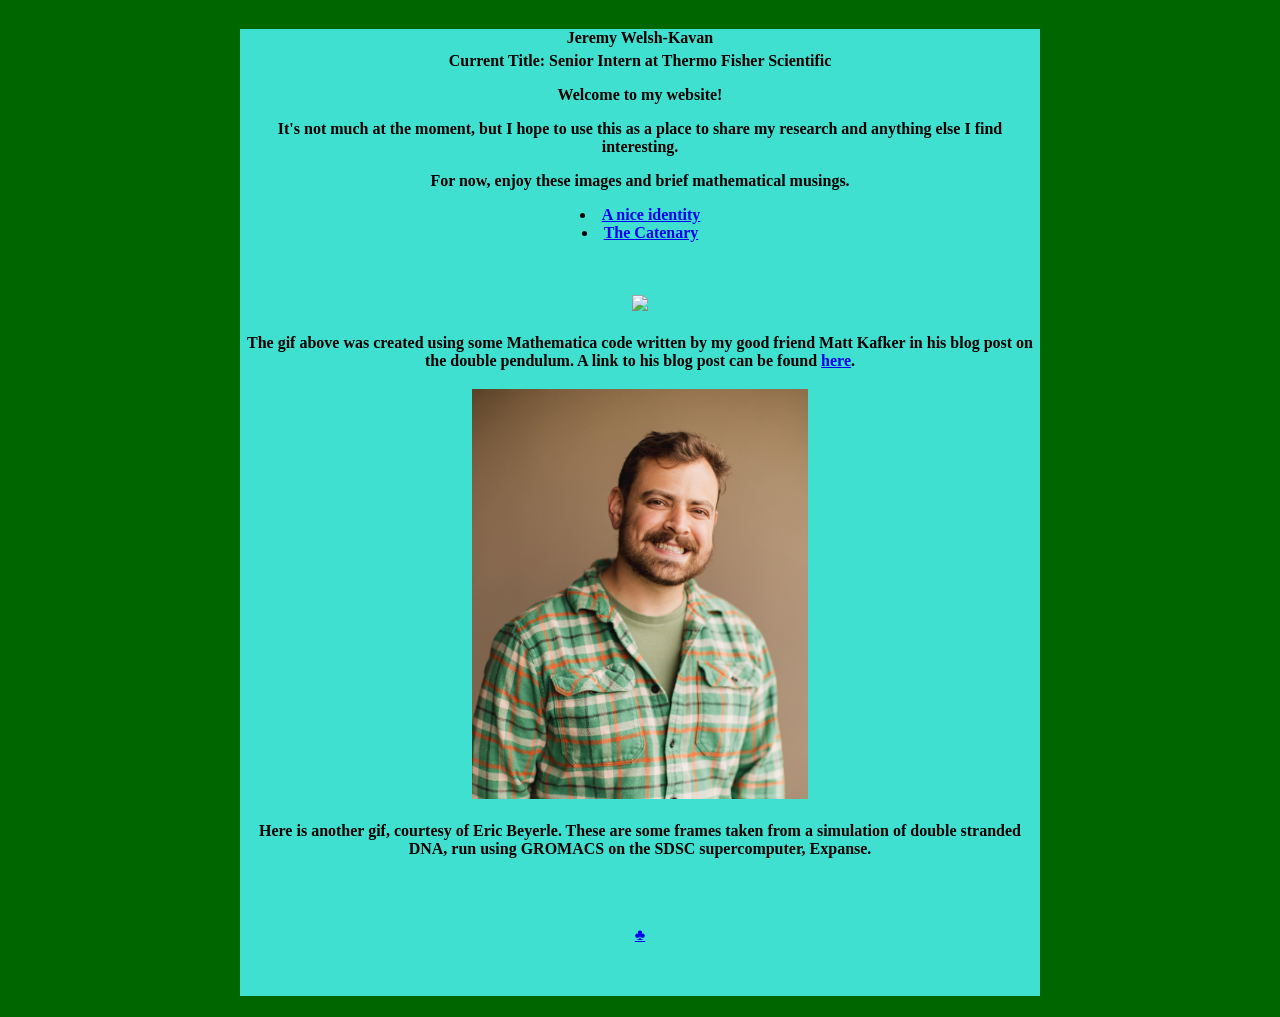
==== index.html @ 93c66a73 "file transfer from jeremywelshkavan.com" ====
<!DOCTYPE html>
<html lang="en">

<link rel="shortcut icon" type="image/jpg" href="./hopf.jpg"/>

<meta property="og:image" content="./hopf.jpg">
<meta property="og:image:type" content="image/jpg">
<meta property="og:image:width" content="100">
<meta property="og:image:height" content="100">



<center>



<head>

<style>
div {
  max-width: 800px;
  min-width: 100px;
  background-color: #40E0D0;
}
</style>


<meta http-equiv="Content-Type"
content="text/html; charset=iso-8859-1">
<title>Jeremy Welsh-Kavan</title>
</head>


<!--body background="blue.png" bgcolor="#FFFFFF" text="#1C2A65"
link="#093DFD" vlink="#7F7F7F" alink="#66D1F9"-->

<!--Header-->
<head>
    <link rel="stylesheet" href="style2.css">
</head>
   
<body>

<body style="background-color:#006600;">
            

                   
                    
<!--Body-->   
<div style="overflow: auto;width: 100%;">

		</div>	
	
		<div id="main">		

   <h4>

   <div class="container">
        <div class="header">
        <ht class="header-heading">Jeremy Welsh-Kavan
            </ht>
            <div style="height:5em;font-size:1px;">&nbsp;</div>
            <hs>Current Title: Senior Intern at Thermo Fisher Scientific</hs>
    </div>
<p>Welcome to my website!</p>
<p>It's not much at the moment, but I hope to use this as a place to share my research and anything else I find interesting.</p>
<p>For now, enjoy these images and brief mathematical musings. </p>
<!--Navigation Bar-->
<div class="nav-bar">
                                <!--ul class="nav"-->
                                      <!-- <li><a href="index.html">Home</a></li>-->
                                       	<li><a href="sumofcubes.pdf">A nice identity</a></li>
                                        <li><a href="sumofcubes.pdf">The Catenary</a></li>

<p>
<br>
</p>

<table border="0">
    <tr>
        <td><img src="./qho_3d.gif" width="336" ></td>

    </tr>
</table>

<p>The gif above was created using some Mathematica code written by my good friend Matt Kafker in his blog post on the double pendulum. A link to his blog post can be found <a href="https://www.matthewkafker.com/science/chaos-of-the-double-pendulum">here</a>.</p>

<table border="0">
    <tr>
        <td><img src="./ID-Badge-Photo.png" width="336" ></td>

    </tr>
</table>

<p>Here is another gif, courtesy of Eric Beyerle. These are some frames taken from a simulation of double stranded DNA, run using GROMACS on the SDSC supercomputer, Expanse. </p>
<br>
<br>
<p> <a href="./TheDuel.jpg">&clubs;</a></p>
<br>
<br>

</div></h4></h1></h1></div></div></div></div></body>

























<center>

</html>
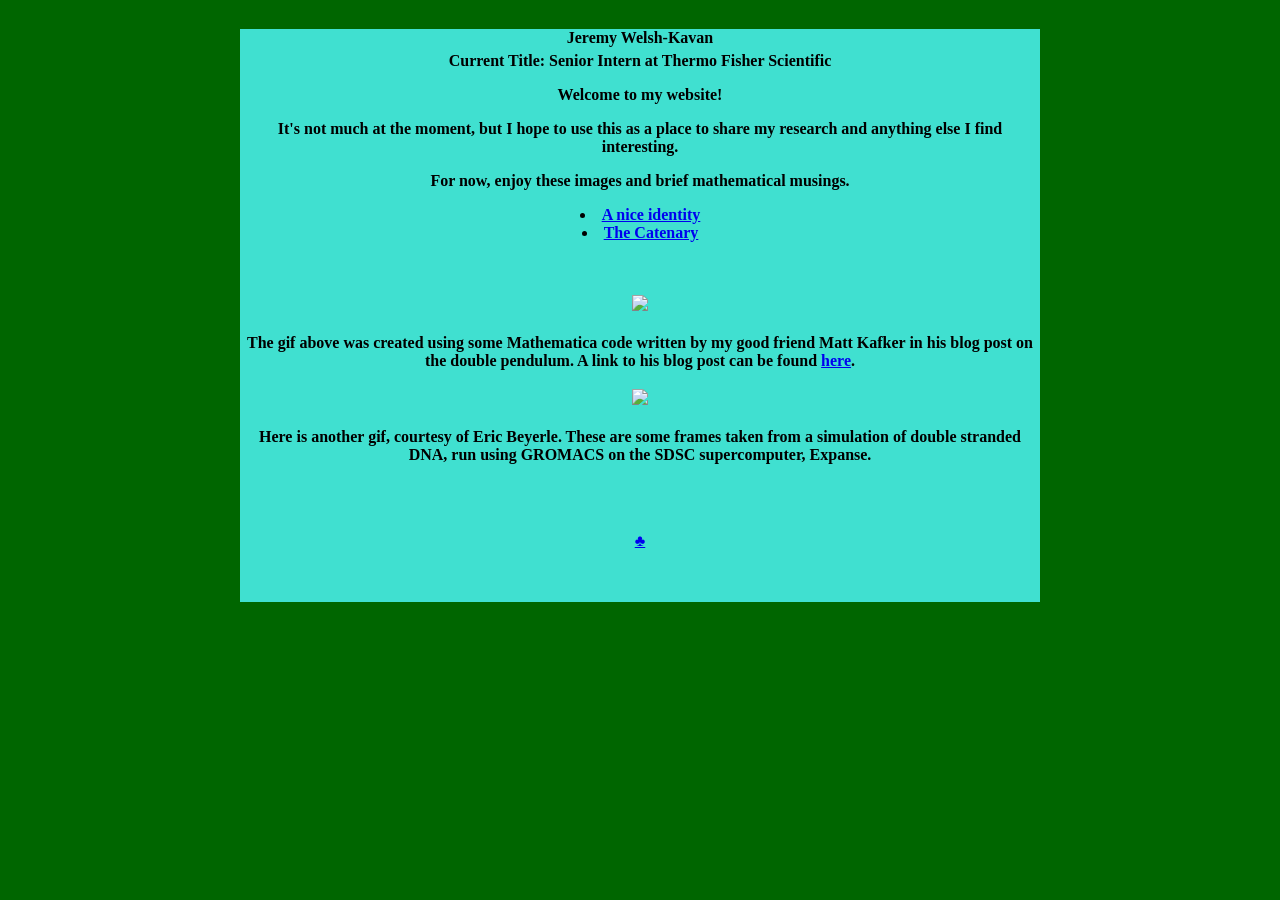
==== commit 3b80e8e4: "none" ====
--- a/index.html
+++ b/index.html
@@ -32,7 +32,7 @@
 </head>
 
 
-<!--body background="blue.png" bgcolor="#FFFFFF" text="#1C2A65"
+<!--body background="hopf.jpg" bgcolor="#FFFFFF" text="#1C2A65"
 link="#093DFD" vlink="#7F7F7F" alink="#66D1F9"-->
 
 <!--Header-->
@@ -88,7 +88,7 @@
 
 <table border="0">
     <tr>
-        <td><img src="./ID-Badge-Photo.png" width="336" ></td>
+        <td><img src="./dsAXA_movie.gif" width="336" ></td>
 
     </tr>
 </table>
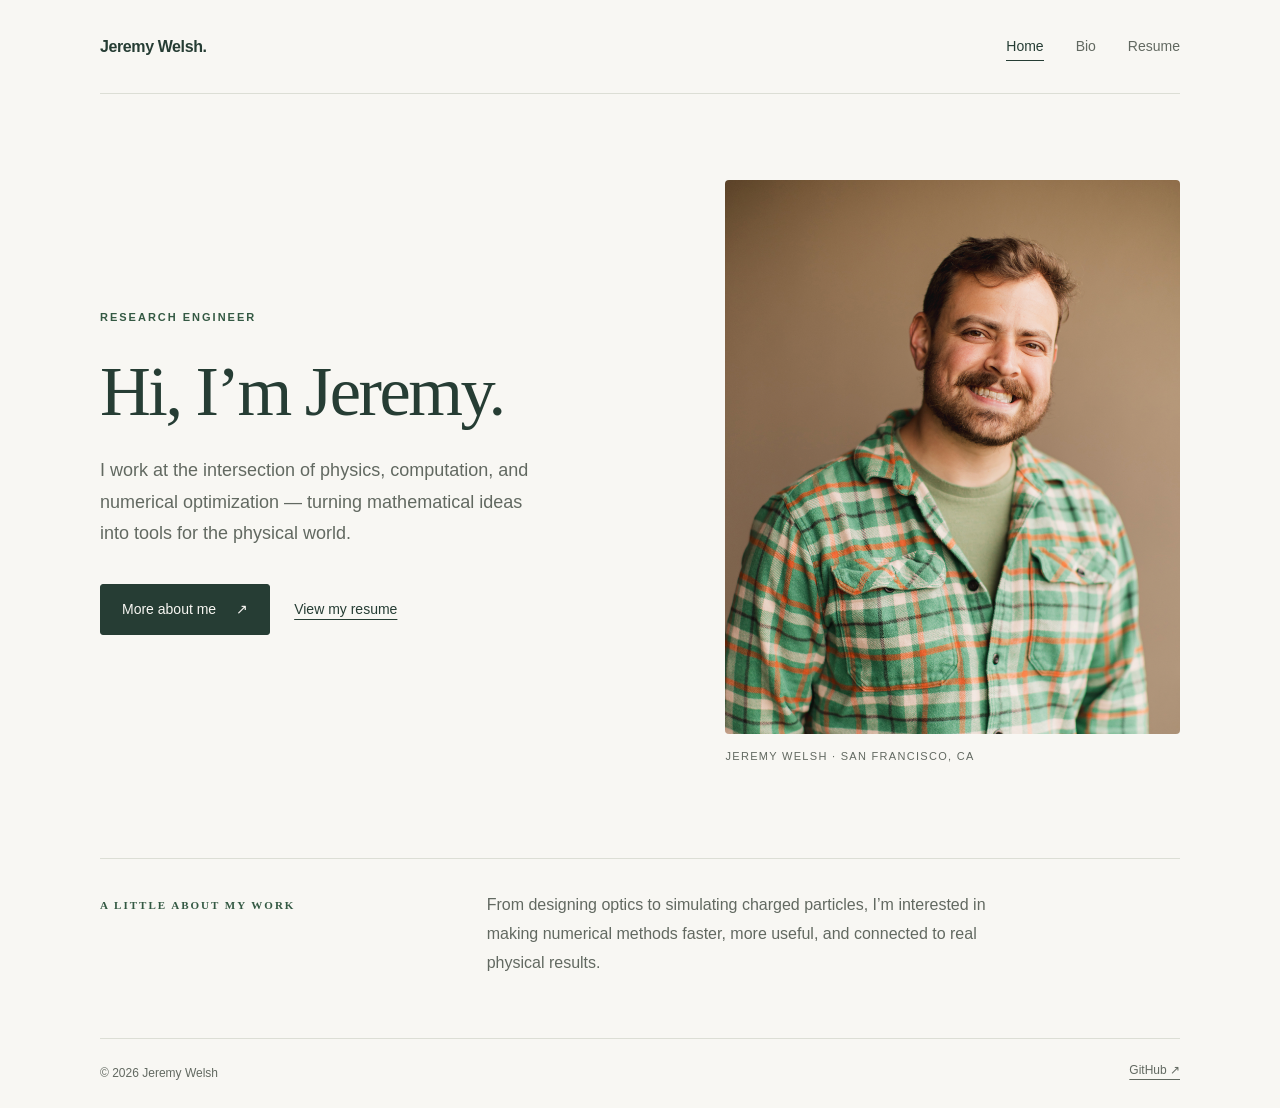
==== commit e1c13c67: "SLOPCODE" ====
--- a/index.html
+++ b/index.html
@@ -1,132 +1,49 @@
+<!doctype html>
+<html lang="en">
+<head>
+  <meta charset="utf-8">
+  <meta name="viewport" content="width=device-width, initial-scale=1">
+  <meta name="description" content="Jeremy Welsh is a research engineer working at the intersection of computational physics, differentiable simulation, and numerical optimization.">
+  <meta name="theme-color" content="#f8f7f3">
+  <title>Jeremy Welsh — Research Engineer</title>
+  <link rel="icon" href="assets/favicon.svg" type="image/svg+xml">
+  <link rel="stylesheet" href="style.css">
+</head>
+<body>
+  <a class="skip-link" href="#main">Skip to content</a>
+  <header class="site-header shell">
+    <a class="wordmark" href="index.html">Jeremy Welsh<span aria-hidden="true">.</span></a>
+    <nav aria-label="Main navigation">
+        <a href="index.html" aria-current="page">Home</a>
+        <a href="bio.html">Bio</a>
+        <a href="resume.html">Resume</a>
+    </nav>
+  </header>
+  <main id="main" class="shell">
 
-<!DOCTYPE html>
-<html lang="en">
-
-<link rel="shortcut icon" type="image/jpg" href="./hopf.jpg"/>
-
-<meta property="og:image" content="./hopf.jpg">
-<meta property="og:image:type" content="image/jpg">
-<meta property="og:image:width" content="100">
-<meta property="og:image:height" content="100">
-
-
-
-<center>
-
-
-
-<head>
-
-<style>
-div {
-  max-width: 800px;
-  min-width: 100px;
-  background-color: #40E0D0;
-}
-</style>
-
-
-<meta http-equiv="Content-Type"
-content="text/html; charset=iso-8859-1">
-<title>Jeremy Welsh-Kavan</title>
-</head>
-
-
-<!--body background="hopf.jpg" bgcolor="#FFFFFF" text="#1C2A65"
-link="#093DFD" vlink="#7F7F7F" alink="#66D1F9"-->
-
-<!--Header-->
-<head>
-    <link rel="stylesheet" href="style2.css">
-</head>
-   
-<body>
-
-<body style="background-color:#006600;">
-            
-
-                   
-                    
-<!--Body-->   
-<div style="overflow: auto;width: 100%;">
-
-		</div>	
-	
-		<div id="main">		
-
-   <h4>
-
-   <div class="container">
-        <div class="header">
-        <ht class="header-heading">Jeremy Welsh-Kavan
-            </ht>
-            <div style="height:5em;font-size:1px;">&nbsp;</div>
-            <hs>Current Title: Senior Intern at Thermo Fisher Scientific</hs>
-    </div>
-<p>Welcome to my website!</p>
-<p>It's not much at the moment, but I hope to use this as a place to share my research and anything else I find interesting.</p>
-<p>For now, enjoy these images and brief mathematical musings. </p>
-<!--Navigation Bar-->
-<div class="nav-bar">
-                                <!--ul class="nav"-->
-                                      <!-- <li><a href="index.html">Home</a></li>-->
-                                       	<li><a href="sumofcubes.pdf">A nice identity</a></li>
-                                        <li><a href="sumofcubes.pdf">The Catenary</a></li>
-
-<p>
-<br>
-</p>
-
-<table border="0">
-    <tr>
-        <td><img src="./qho_3d.gif" width="336" ></td>
-
-    </tr>
-</table>
-
-<p>The gif above was created using some Mathematica code written by my good friend Matt Kafker in his blog post on the double pendulum. A link to his blog post can be found <a href="https://www.matthewkafker.com/science/chaos-of-the-double-pendulum">here</a>.</p>
-
-<table border="0">
-    <tr>
-        <td><img src="./dsAXA_movie.gif" width="336" ></td>
-
-    </tr>
-</table>
-
-<p>Here is another gif, courtesy of Eric Beyerle. These are some frames taken from a simulation of double stranded DNA, run using GROMACS on the SDSC supercomputer, Expanse. </p>
-<br>
-<br>
-<p> <a href="./TheDuel.jpg">&clubs;</a></p>
-<br>
-<br>
-
-</div></h4></h1></h1></div></div></div></div></body>
-
-
-
-
-
-
-
-
-
-
-
-
-
-
-
-
-
-
-
-
-
-
-
-
-
-<center>
-
+    <section class="hero" aria-labelledby="home-title">
+      <div>
+        <p class="eyebrow">Research engineer</p>
+        <h1 id="home-title">Hi, I’m Jeremy.</h1>
+        <p class="intro">I work at the intersection of physics, computation, and numerical optimization — turning mathematical ideas into tools for the physical world.</p>
+        <div class="actions">
+          <a class="button" href="bio.html">More about me <span aria-hidden="true">↗</span></a>
+          <a class="text-link" href="resume.html">View my resume</a>
+        </div>
+      </div>
+      <figure class="portrait">
+        <img src="assets/ID-Badge-Photo.png" alt="Jeremy Welsh smiling, wearing a green plaid shirt" width="892" height="1088" fetchpriority="high">
+        <figcaption>Jeremy Welsh · San Francisco, CA</figcaption>
+      </figure>
+    </section>
+    <section class="home-note" aria-labelledby="focus-title">
+      <h2 class="eyebrow" id="focus-title">A little about my work</h2>
+      <p>From designing optics to simulating charged particles, I’m interested in making numerical methods faster, more useful, and connected to real physical results.</p>
+    </section>
+  </main>
+  <footer class="site-footer shell">
+    <p>© 2026 Jeremy Welsh</p>
+    <a href="https://github.com/jeremyiwk">GitHub <span aria-hidden="true">↗</span></a>
+  </footer>
+</body>
 </html>
-
--- a/style.css
+++ b/style.css
@@ -0,0 +1,88 @@
+:root {
+  color-scheme: light;
+  --paper: #f8f7f3;
+  --ink: #263d34;
+  --muted: #626961;
+  --line: #dcded5;
+  --accent: #345943;
+  font-family: -apple-system, BlinkMacSystemFont, "Segoe UI", sans-serif;
+  color: var(--ink);
+  background: var(--paper);
+  font-synthesis: none;
+}
+
+* { box-sizing: border-box; }
+body { margin: 0; min-height: 100vh; display: flex; flex-direction: column; }
+a { color: inherit; text-underline-offset: 5px; }
+a:hover { color: var(--accent); }
+a:focus-visible { outline: 2px solid var(--accent); outline-offset: 6px; }
+::selection { background: #d6e0cd; }
+.shell { width: min(1080px, calc(100% - 96px)); margin-inline: auto; }
+.skip-link { position: absolute; top: -80px; left: 20px; padding: 12px; background: var(--paper); z-index: 2; }
+.skip-link:focus { top: 12px; }
+.sr-only { position: absolute; width: 1px; height: 1px; padding: 0; margin: -1px; overflow: hidden; clip-path: inset(50%); white-space: nowrap; border: 0; }
+.site-header { display: flex; justify-content: space-between; align-items: center; gap: 28px; padding-block: 32px; border-bottom: 1px solid var(--line); }
+.wordmark { font-size: 16px; font-weight: 600; letter-spacing: -.4px; text-decoration: none; }
+nav { display: flex; gap: 32px; }
+nav a { color: var(--muted); text-decoration: none; font-size: 14px; padding-block: 6px; border-bottom: 1px solid transparent; }
+nav a[aria-current="page"] { color: var(--ink); border-bottom-color: var(--ink); }
+nav a:hover { border-bottom-color: var(--accent); }
+main { flex: 1; }
+.hero { display: grid; grid-template-columns: 1.2fr 1fr; align-items: center; gap: 80px; padding-block: 86px 96px; }
+.eyebrow { color: var(--accent); font-size: 11px; font-weight: 600; letter-spacing: 2px; text-transform: uppercase; margin: 0 0 26px; }
+h1, h2 { font-family: "Iowan Old Style", "Palatino Linotype", "Book Antiqua", Palatino, Georgia, serif; font-weight: 400; }
+h1 { font-size: clamp(48px, 5.5vw, 72px); letter-spacing: -2.5px; line-height: 1.07; margin: 0 0 26px; }
+h2 { font-size: 30px; letter-spacing: -.6px; line-height: 1.2; }
+p { font-size: 16px; line-height: 1.8; }
+.intro { max-width: 440px; font-size: 18px; line-height: 1.75; color: var(--muted); }
+.actions { display: flex; align-items: center; flex-wrap: wrap; gap: 24px; margin-top: 34px; }
+.button { display: inline-flex; align-items: center; justify-content: center; gap: 20px; padding: 14px 21px; background: var(--ink); color: var(--paper); border: 1px solid var(--ink); border-radius: 3px; text-decoration: none; font-size: 14px; line-height: 1.5; }
+.button:hover { background: var(--accent); color: white; }
+.text-link { font-size: 14px; text-decoration-thickness: 1px; }
+.portrait { margin: 0; }
+.portrait img { display: block; width: 100%; height: auto; border-radius: 4px; }
+.portrait figcaption { color: var(--muted); font-size: 11px; letter-spacing: 1.3px; text-transform: uppercase; margin-top: 16px; }
+.home-note { display: grid; grid-template-columns: 1fr 2fr; gap: 40px; border-top: 1px solid var(--line); padding-block: 32px 60px; }
+.home-note .eyebrow { margin-top: 8px; }
+.home-note p { margin: 0; max-width: 550px; color: var(--muted); }
+.page { padding-block: 72px 88px; }
+.page-heading { margin-bottom: 50px; max-width: 680px; }
+.page-heading .intro { max-width: 610px; }
+.bio-grid { display: grid; grid-template-columns: 1fr 2fr; gap: 80px; }
+.bio-aside { border-top: 1px solid var(--line); padding-top: 26px; }
+.bio-aside p { font-size: 14px; color: var(--muted); }
+.bio-aside .eyebrow { font-size: 11px; color: var(--accent); }
+.prose { max-width: 640px; }
+.prose > p:first-child { margin-top: 0; }
+.prose p { color: var(--muted); }
+.prose h2 { margin-top: 36px; margin-bottom: 14px; }
+.resume-toolbar { display: flex; justify-content: space-between; align-items: center; gap: 24px; padding-block: 24px; border-top: 1px solid var(--line); }
+.resume-toolbar p { margin: 0; font-size: 14px; color: var(--muted); }
+.resume-toolbar .actions { margin: 0; }
+.resume-preview { display: block; width: 100%; height: 850px; height: min(850px, 85vh); min-height: 440px; border: 1px solid var(--line); border-radius: 3px; background: white; }
+.pdf-fallback { padding: 32px; }
+.site-footer { border-top: 1px solid var(--line); display: flex; justify-content: space-between; gap: 20px; padding-block: 24px; color: var(--muted); font-size: 12px; }
+.site-footer p { margin: 0; font-size: inherit; }
+
+@media (min-width: 1440px) {
+  .hero { padding-block: 110px; }
+}
+@media (max-width: 760px) {
+  .shell { width: calc(100% - 40px); }
+  .site-header { padding-block: 24px; gap: 20px; }
+  nav { gap: 20px; }
+  .hero { grid-template-columns: 1fr; gap: 44px; padding-block: 56px; }
+  h1 { font-size: clamp(44px, 9vw, 64px); letter-spacing: -1.5px; }
+  .intro { max-width: 540px; }
+  .portrait { max-width: 440px; }
+  .home-note { grid-template-columns: 1fr; gap: 0; padding-bottom: 44px; }
+  .page { padding-block: 50px 60px; }
+  .bio-grid { grid-template-columns: 1fr; gap: 26px; }
+  .bio-aside { order: 2; margin-top: 20px; }
+  .resume-toolbar { align-items: flex-start; flex-direction: column; }
+  .site-footer { flex-wrap: wrap; }
+}
+@media (max-width: 380px) {
+  .site-header { flex-wrap: wrap; }
+  nav { width: 100%; }
+}
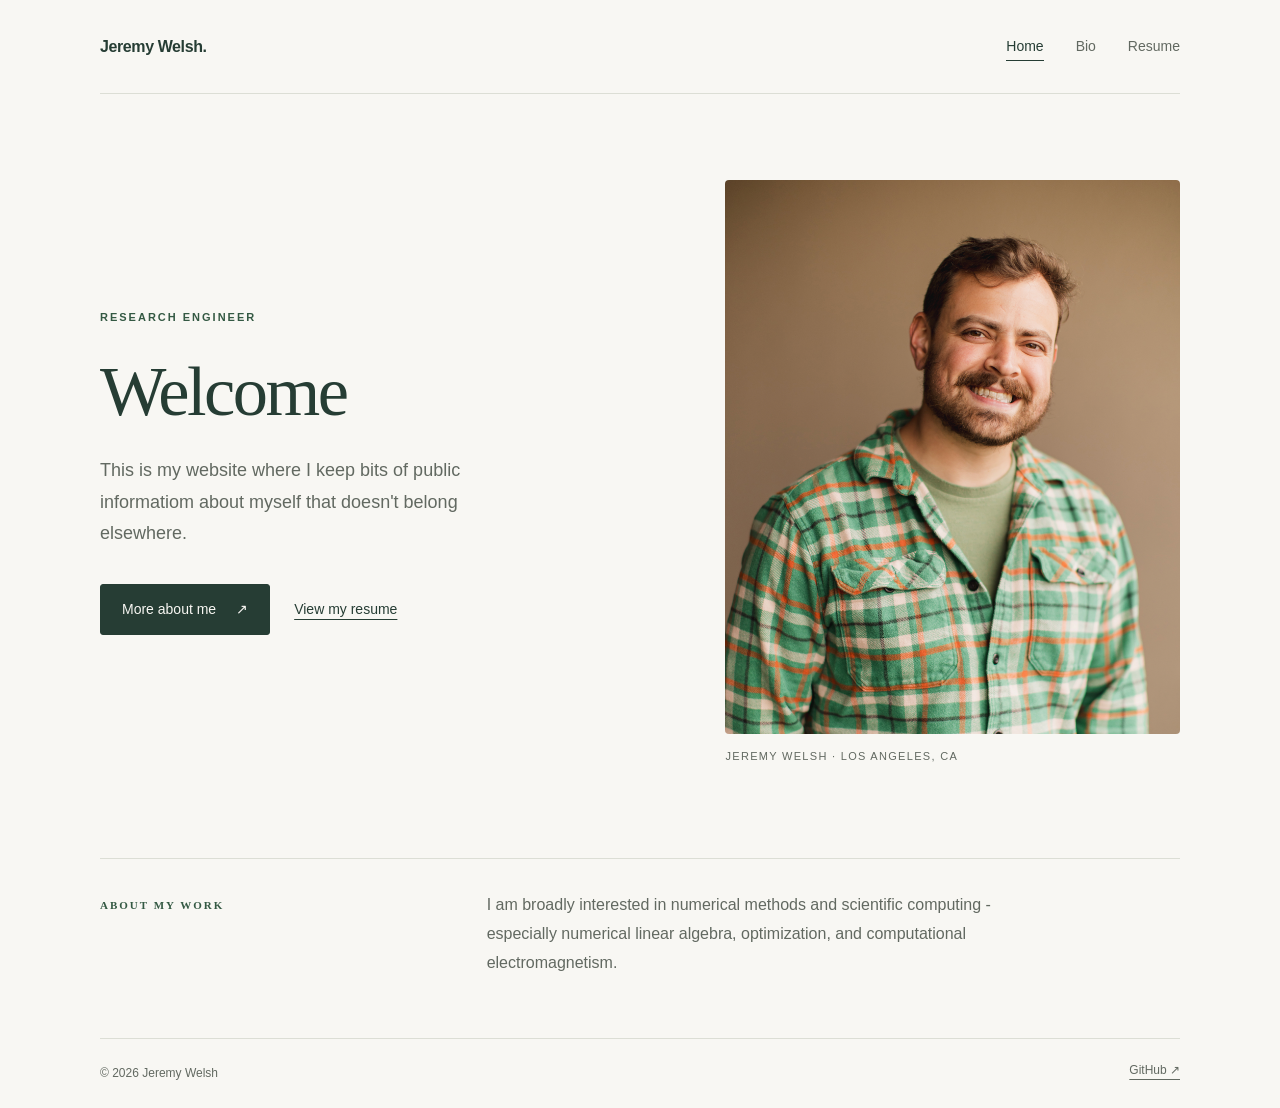
==== commit 0697395e: "slightly unsloppify" ====
--- a/index.html
+++ b/index.html
@@ -24,8 +24,8 @@
     <section class="hero" aria-labelledby="home-title">
       <div>
         <p class="eyebrow">Research engineer</p>
-        <h1 id="home-title">Hi, I’m Jeremy.</h1>
-        <p class="intro">I work at the intersection of physics, computation, and numerical optimization — turning mathematical ideas into tools for the physical world.</p>
+        <h1 id="home-title">Welcome</h1>
+        <p class="intro">This is my website where I keep bits of public informatiom about myself that doesn't belong elsewhere.</p>
         <div class="actions">
           <a class="button" href="bio.html">More about me <span aria-hidden="true">↗</span></a>
           <a class="text-link" href="resume.html">View my resume</a>
@@ -33,12 +33,12 @@
       </div>
       <figure class="portrait">
         <img src="assets/ID-Badge-Photo.png" alt="Jeremy Welsh smiling, wearing a green plaid shirt" width="892" height="1088" fetchpriority="high">
-        <figcaption>Jeremy Welsh · San Francisco, CA</figcaption>
+        <figcaption>Jeremy Welsh · Los Angeles, CA</figcaption>
       </figure>
     </section>
     <section class="home-note" aria-labelledby="focus-title">
-      <h2 class="eyebrow" id="focus-title">A little about my work</h2>
-      <p>From designing optics to simulating charged particles, I’m interested in making numerical methods faster, more useful, and connected to real physical results.</p>
+      <h2 class="eyebrow" id="focus-title">About My Work</h2>
+      <p>I am broadly interested in numerical methods and scientific computing - especially numerical linear algebra, optimization, and computational electromagnetism.</p>
     </section>
   </main>
   <footer class="site-footer shell">
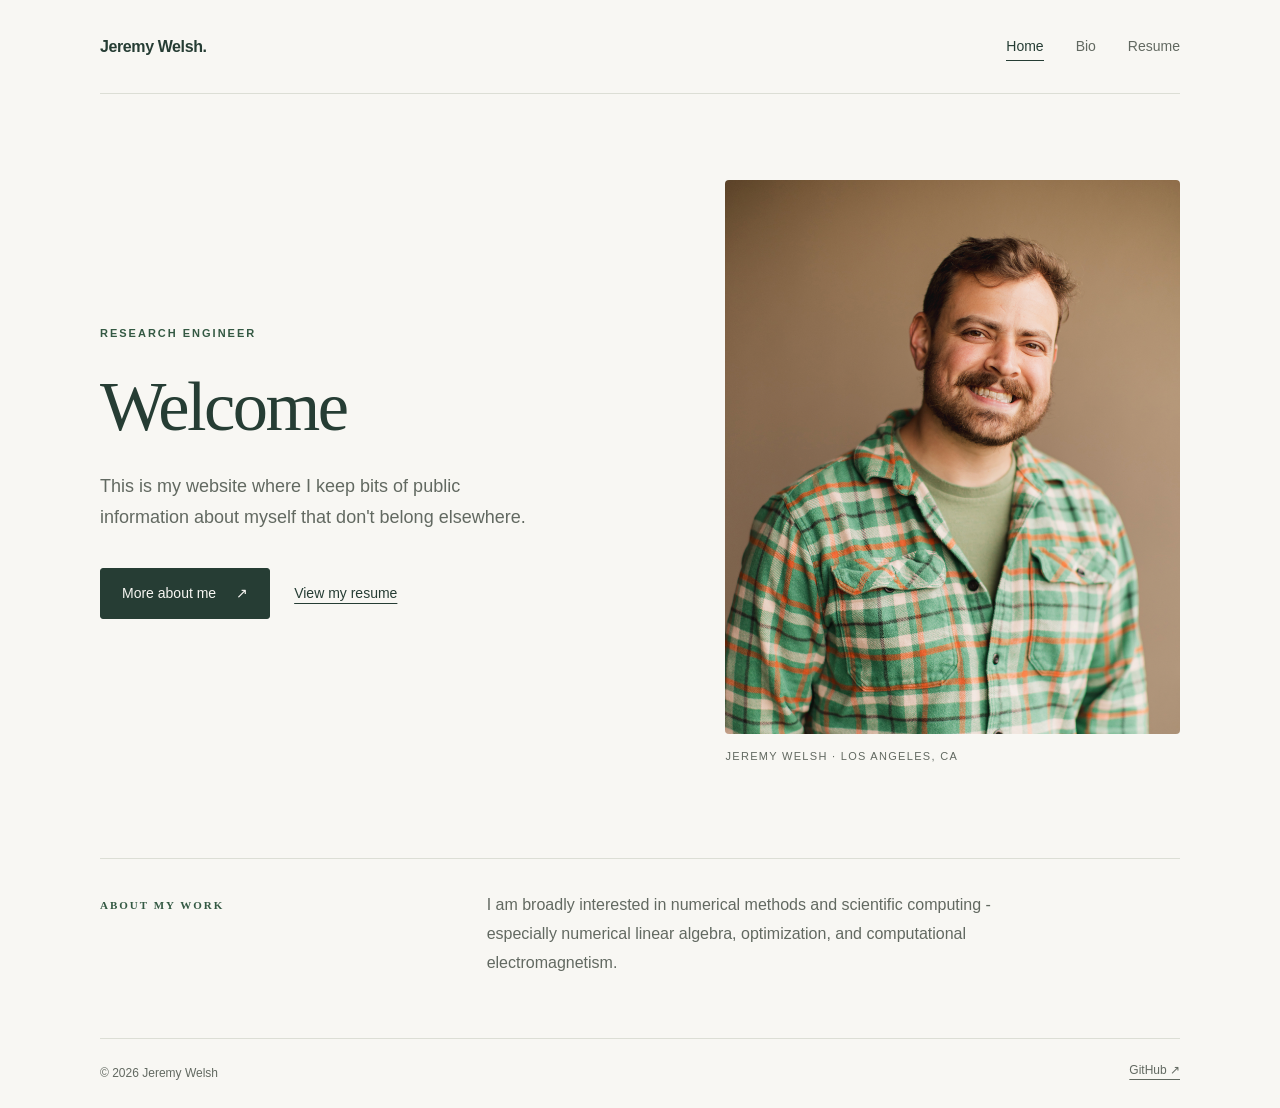
==== commit 9a2ec4fc: "typo" ====
--- a/index.html
+++ b/index.html
@@ -25,7 +25,7 @@
       <div>
         <p class="eyebrow">Research engineer</p>
         <h1 id="home-title">Welcome</h1>
-        <p class="intro">This is my website where I keep bits of public informatiom about myself that doesn't belong elsewhere.</p>
+        <p class="intro">This is my website where I keep bits of public information about myself that don't belong elsewhere.</p>
         <div class="actions">
           <a class="button" href="bio.html">More about me <span aria-hidden="true">↗</span></a>
           <a class="text-link" href="resume.html">View my resume</a>
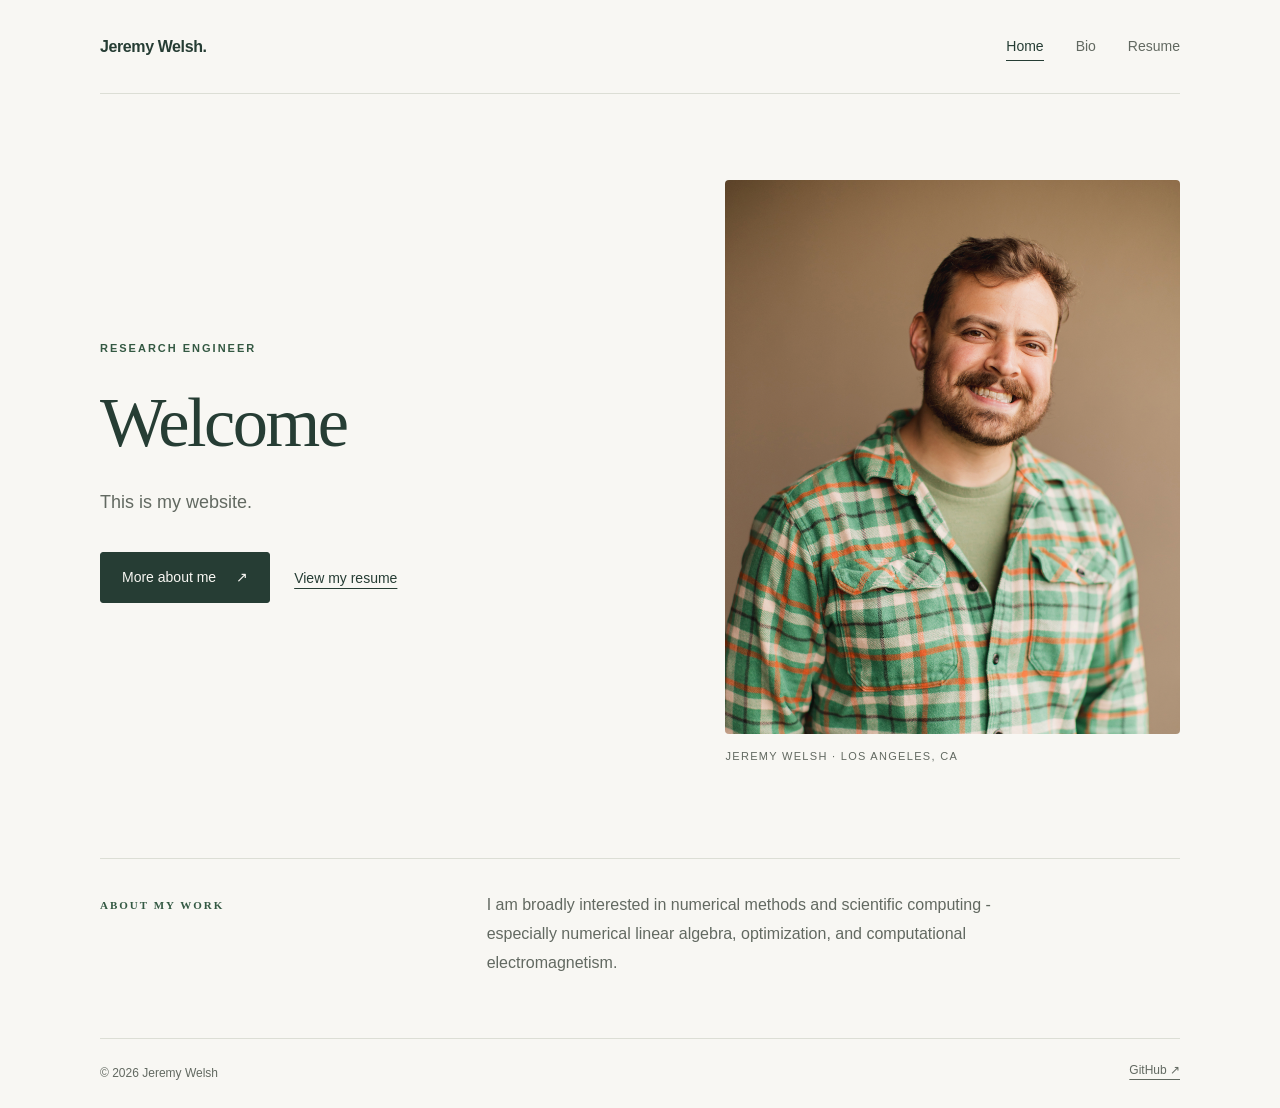
==== commit a362dd12: "last updated" ====
--- a/index.html
+++ b/index.html
@@ -8,6 +8,7 @@
   <title>Jeremy Welsh — Research Engineer</title>
   <link rel="icon" href="assets/favicon.svg" type="image/svg+xml">
   <link rel="stylesheet" href="style.css">
+  <script src="assets/last-updated.js" defer></script>
 </head>
 <body>
   <a class="skip-link" href="#main">Skip to content</a>
@@ -25,7 +26,7 @@
       <div>
         <p class="eyebrow">Research engineer</p>
         <h1 id="home-title">Welcome</h1>
-        <p class="intro">This is my website where I keep bits of public information about myself that don't belong elsewhere.</p>
+        <p class="intro">This is my website.</p>
         <div class="actions">
           <a class="button" href="bio.html">More about me <span aria-hidden="true">↗</span></a>
           <a class="text-link" href="resume.html">View my resume</a>
@@ -43,6 +44,7 @@
   </main>
   <footer class="site-footer shell">
     <p>© 2026 Jeremy Welsh</p>
+    <p id="last-updated" hidden>Last updated <time></time></p>
     <a href="https://github.com/jeremyiwk">GitHub <span aria-hidden="true">↗</span></a>
   </footer>
 </body>
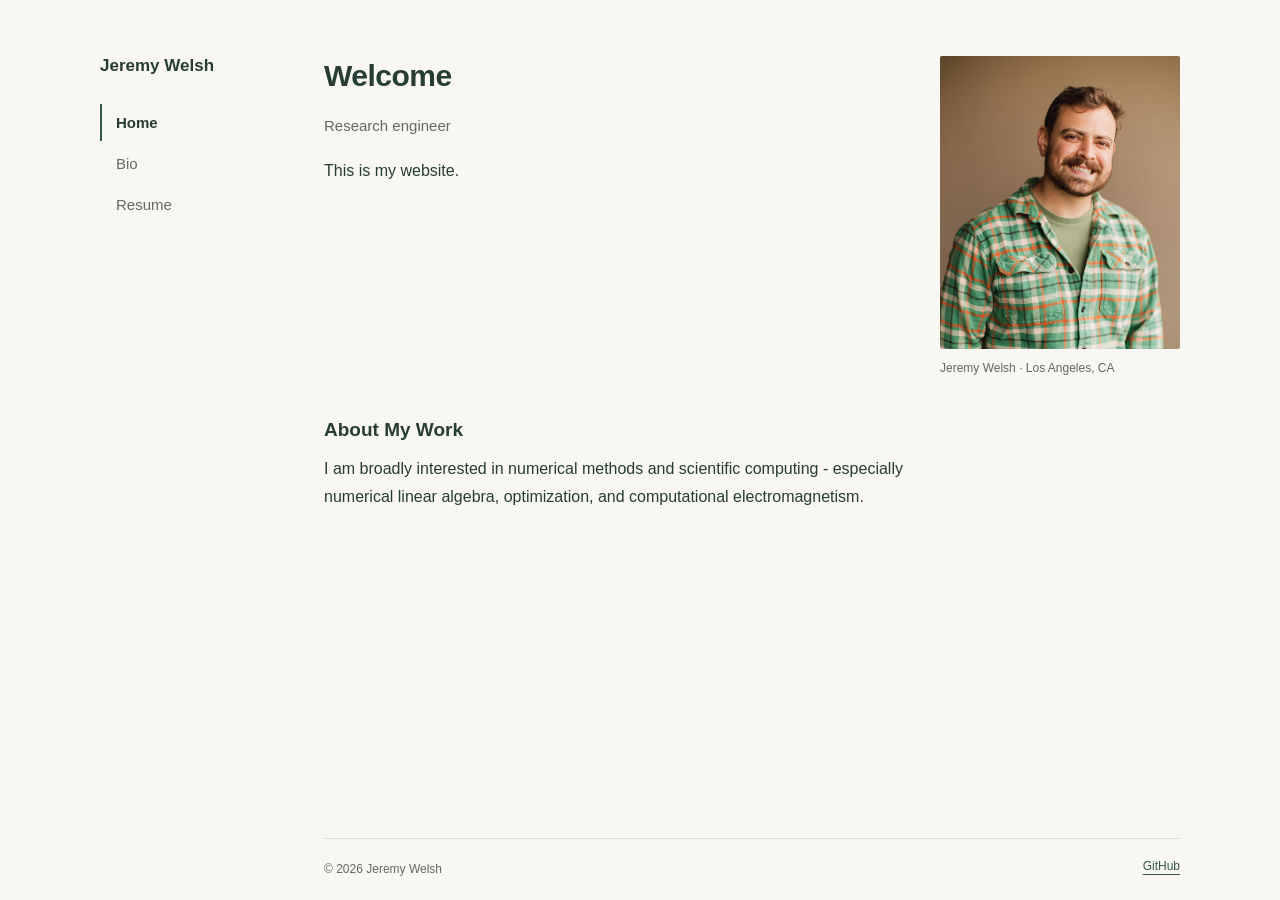
==== commit 7d6230d4: "change layout" ====
--- a/index.html
+++ b/index.html
@@ -10,27 +10,23 @@
   <link rel="stylesheet" href="style.css">
   <script src="assets/last-updated.js" defer></script>
 </head>
-<body>
+<body class="site-layout">
   <a class="skip-link" href="#main">Skip to content</a>
-  <header class="site-header shell">
-    <a class="wordmark" href="index.html">Jeremy Welsh<span aria-hidden="true">.</span></a>
+  <header class="site-sidebar">
+    <a class="wordmark" href="index.html">Jeremy Welsh</a>
     <nav aria-label="Main navigation">
         <a href="index.html" aria-current="page">Home</a>
         <a href="bio.html">Bio</a>
         <a href="resume.html">Resume</a>
     </nav>
   </header>
-  <main id="main" class="shell">
+  <main id="main">
 
     <section class="hero" aria-labelledby="home-title">
       <div>
-        <p class="eyebrow">Research engineer</p>
         <h1 id="home-title">Welcome</h1>
+        <p class="subtitle">Research engineer</p>
         <p class="intro">This is my website.</p>
-        <div class="actions">
-          <a class="button" href="bio.html">More about me <span aria-hidden="true">↗</span></a>
-          <a class="text-link" href="resume.html">View my resume</a>
-        </div>
       </div>
       <figure class="portrait">
         <img src="assets/ID-Badge-Photo.png" alt="Jeremy Welsh smiling, wearing a green plaid shirt" width="892" height="1088" fetchpriority="high">
@@ -38,14 +34,14 @@
       </figure>
     </section>
     <section class="home-note" aria-labelledby="focus-title">
-      <h2 class="eyebrow" id="focus-title">About My Work</h2>
+      <h2 id="focus-title">About My Work</h2>
       <p>I am broadly interested in numerical methods and scientific computing - especially numerical linear algebra, optimization, and computational electromagnetism.</p>
     </section>
   </main>
-  <footer class="site-footer shell">
+  <footer class="site-footer">
     <p>© 2026 Jeremy Welsh</p>
     <p id="last-updated" hidden>Last updated <time></time></p>
-    <a href="https://github.com/jeremyiwk">GitHub <span aria-hidden="true">↗</span></a>
+    <a href="https://github.com/jeremyiwk">GitHub</a>
   </footer>
 </body>
 </html>
--- a/style.css
+++ b/style.css
@@ -12,77 +12,75 @@
 }
 
 * { box-sizing: border-box; }
-body { margin: 0; min-height: 100vh; display: flex; flex-direction: column; }
-a { color: inherit; text-underline-offset: 5px; }
-a:hover { color: var(--accent); }
-a:focus-visible { outline: 2px solid var(--accent); outline-offset: 6px; }
+body { margin: 0; }
+a { color: var(--accent); text-underline-offset: 4px; }
+a:hover { color: var(--ink); }
+a:focus-visible { outline: 2px solid var(--accent); outline-offset: 4px; }
 ::selection { background: #d6e0cd; }
-.shell { width: min(1080px, calc(100% - 96px)); margin-inline: auto; }
+
+.site-layout {
+  display: grid;
+  grid-template-columns: 160px minmax(0, 1fr);
+  grid-template-rows: 1fr auto;
+  column-gap: 64px;
+  width: min(1080px, calc(100% - 80px));
+  min-height: 100vh;
+  margin-inline: auto;
+  padding-top: 56px;
+}
 .skip-link { position: absolute; top: -80px; left: 20px; padding: 12px; background: var(--paper); z-index: 2; }
 .skip-link:focus { top: 12px; }
 .sr-only { position: absolute; width: 1px; height: 1px; padding: 0; margin: -1px; overflow: hidden; clip-path: inset(50%); white-space: nowrap; border: 0; }
-.site-header { display: flex; justify-content: space-between; align-items: center; gap: 28px; padding-block: 32px; border-bottom: 1px solid var(--line); }
-.wordmark { font-size: 16px; font-weight: 600; letter-spacing: -.4px; text-decoration: none; }
-nav { display: flex; gap: 32px; }
-nav a { color: var(--muted); text-decoration: none; font-size: 14px; padding-block: 6px; border-bottom: 1px solid transparent; }
-nav a[aria-current="page"] { color: var(--ink); border-bottom-color: var(--ink); }
-nav a:hover { border-bottom-color: var(--accent); }
-main { flex: 1; }
-.hero { display: grid; grid-template-columns: 1.2fr 1fr; align-items: center; gap: 80px; padding-block: 86px 96px; }
-.eyebrow { color: var(--accent); font-size: 11px; font-weight: 600; letter-spacing: 2px; text-transform: uppercase; margin: 0 0 26px; }
-h1, h2 { font-family: "Iowan Old Style", "Palatino Linotype", "Book Antiqua", Palatino, Georgia, serif; font-weight: 400; }
-h1 { font-size: clamp(48px, 5.5vw, 72px); letter-spacing: -2.5px; line-height: 1.07; margin: 0 0 26px; }
-h2 { font-size: 30px; letter-spacing: -.6px; line-height: 1.2; }
-p { font-size: 16px; line-height: 1.8; }
-.intro { max-width: 440px; font-size: 18px; line-height: 1.75; color: var(--muted); }
-.actions { display: flex; align-items: center; flex-wrap: wrap; gap: 24px; margin-top: 34px; }
-.button { display: inline-flex; align-items: center; justify-content: center; gap: 20px; padding: 14px 21px; background: var(--ink); color: var(--paper); border: 1px solid var(--ink); border-radius: 3px; text-decoration: none; font-size: 14px; line-height: 1.5; }
-.button:hover { background: var(--accent); color: white; }
-.text-link { font-size: 14px; text-decoration-thickness: 1px; }
+
+.site-sidebar { grid-column: 1; grid-row: 1 / 3; align-self: start; position: sticky; top: 40px; }
+.wordmark { display: block; margin-bottom: 28px; color: var(--ink); font-size: 17px; font-weight: 600; text-decoration: none; }
+.site-sidebar nav { display: flex; flex-direction: column; gap: 4px; }
+.site-sidebar nav a { border-left: 2px solid transparent; padding: 10px 14px; color: var(--muted); font-size: 15px; text-decoration: none; }
+.site-sidebar nav a:hover { color: var(--accent); text-decoration: underline; }
+.site-sidebar nav a[aria-current="page"] { border-left-color: var(--accent); color: var(--ink); font-weight: 600; }
+
+main { grid-column: 2; min-width: 0; padding-bottom: 64px; }
+h1, h2 { font-weight: 600; line-height: 1.3; }
+h1 { margin: 0 0 18px; font-size: 30px; letter-spacing: -.5px; }
+h2 { margin: 30px 0 12px; font-size: 19px; }
+p, li { font-size: 16px; line-height: 1.75; }
+p { margin: 0 0 18px; }
+.subtitle { margin-bottom: 18px; color: var(--muted); font-size: 15px; }
+.intro { max-width: 620px; }
+
+.hero { display: grid; grid-template-columns: minmax(0, 1fr) 240px; align-items: start; gap: 40px; }
 .portrait { margin: 0; }
-.portrait img { display: block; width: 100%; height: auto; border-radius: 4px; }
-.portrait figcaption { color: var(--muted); font-size: 11px; letter-spacing: 1.3px; text-transform: uppercase; margin-top: 16px; }
-.home-note { display: grid; grid-template-columns: 1fr 2fr; gap: 40px; border-top: 1px solid var(--line); padding-block: 32px 60px; }
-.home-note .eyebrow { margin-top: 8px; }
-.home-note p { margin: 0; max-width: 550px; color: var(--muted); }
-.page { padding-block: 72px 88px; }
-.page-heading { margin-bottom: 50px; max-width: 680px; }
-.page-heading .intro { max-width: 610px; }
-.bio-grid { display: grid; grid-template-columns: 1fr 2fr; gap: 80px; }
-.bio-aside { border-top: 1px solid var(--line); padding-top: 26px; }
-.bio-aside p { font-size: 14px; color: var(--muted); }
-.bio-aside .eyebrow { font-size: 11px; color: var(--accent); }
-.prose { max-width: 640px; }
-.prose > p:first-child { margin-top: 0; }
-.prose p { color: var(--muted); }
-.prose h2 { margin-top: 36px; margin-bottom: 14px; }
-.resume-toolbar { display: flex; justify-content: space-between; align-items: center; gap: 24px; padding-block: 24px; border-top: 1px solid var(--line); }
-.resume-toolbar p { margin: 0; font-size: 14px; color: var(--muted); }
-.resume-toolbar .actions { margin: 0; }
-.resume-preview { display: block; width: 100%; height: 850px; height: min(850px, 85vh); min-height: 440px; border: 1px solid var(--line); border-radius: 3px; background: white; }
-.pdf-fallback { padding: 32px; }
-.site-footer { border-top: 1px solid var(--line); display: flex; justify-content: space-between; gap: 20px; padding-block: 24px; color: var(--muted); font-size: 12px; }
+.portrait img { display: block; width: 100%; height: auto; border-radius: 2px; }
+.portrait figcaption { margin-top: 10px; color: var(--muted); font-size: 12px; line-height: 1.6; }
+.home-note { max-width: 650px; margin-top: 40px; }
+.home-note h2 { margin-top: 0; }
+.page-heading { margin-bottom: 32px; }
+.prose { max-width: 650px; }
+.prose > h2:first-child { margin-top: 0; }
+.prose ul { margin: 0; padding-left: 22px; }
+
+.resume-toolbar { display: flex; flex-wrap: wrap; justify-content: space-between; align-items: baseline; gap: 12px 24px; margin-bottom: 20px; }
+.resume-toolbar p { margin: 0; color: var(--muted); font-size: 14px; }
+.resume-links { display: flex; flex-wrap: wrap; gap: 20px; font-size: 14px; }
+.resume-preview { display: block; width: 100%; height: min(850px, 85vh); min-height: 440px; border: 1px solid var(--line); background: white; }
+.pdf-fallback { padding: 24px; }
+.site-footer { grid-column: 2; display: flex; flex-wrap: wrap; justify-content: space-between; gap: 12px 24px; border-top: 1px solid var(--line); padding-block: 20px; color: var(--muted); font-size: 12px; }
 .site-footer p { margin: 0; font-size: inherit; }
 
-@media (min-width: 1440px) {
-  .hero { padding-block: 110px; }
+@media (max-width: 900px) {
+  .site-layout { grid-template-columns: 140px minmax(0, 1fr); column-gap: 36px; width: calc(100% - 48px); }
+  .hero { grid-template-columns: minmax(0, 1fr) 190px; gap: 24px; }
 }
-@media (max-width: 760px) {
-  .shell { width: calc(100% - 40px); }
-  .site-header { padding-block: 24px; gap: 20px; }
-  nav { gap: 20px; }
-  .hero { grid-template-columns: 1fr; gap: 44px; padding-block: 56px; }
-  h1 { font-size: clamp(44px, 9vw, 64px); letter-spacing: -1.5px; }
-  .intro { max-width: 540px; }
-  .portrait { max-width: 440px; }
-  .home-note { grid-template-columns: 1fr; gap: 0; padding-bottom: 44px; }
-  .page { padding-block: 50px 60px; }
-  .bio-grid { grid-template-columns: 1fr; gap: 26px; }
-  .bio-aside { order: 2; margin-top: 20px; }
-  .resume-toolbar { align-items: flex-start; flex-direction: column; }
-  .site-footer { flex-wrap: wrap; }
+@media (max-width: 640px) {
+  .site-layout { display: flex; flex-direction: column; width: calc(100% - 40px); padding-top: 24px; }
+  .site-sidebar { position: static; align-self: stretch; border-bottom: 1px solid var(--line); padding-bottom: 18px; margin-bottom: 32px; }
+  .wordmark { margin-bottom: 16px; }
+  .site-sidebar nav { flex-direction: row; flex-wrap: wrap; gap: 20px; }
+  .site-sidebar nav a { padding: 8px 0; border-left: 0; border-bottom: 2px solid transparent; }
+  .site-sidebar nav a[aria-current="page"] { border-bottom-color: var(--accent); }
+  main { flex: 1; padding-bottom: 40px; }
+  h1 { font-size: 27px; }
+  .hero { grid-template-columns: 1fr; gap: 20px; }
+  .portrait { max-width: 240px; }
+  .home-note { margin-top: 32px; }
 }
-@media (max-width: 380px) {
-  .site-header { flex-wrap: wrap; }
-  nav { width: 100%; }
-}
